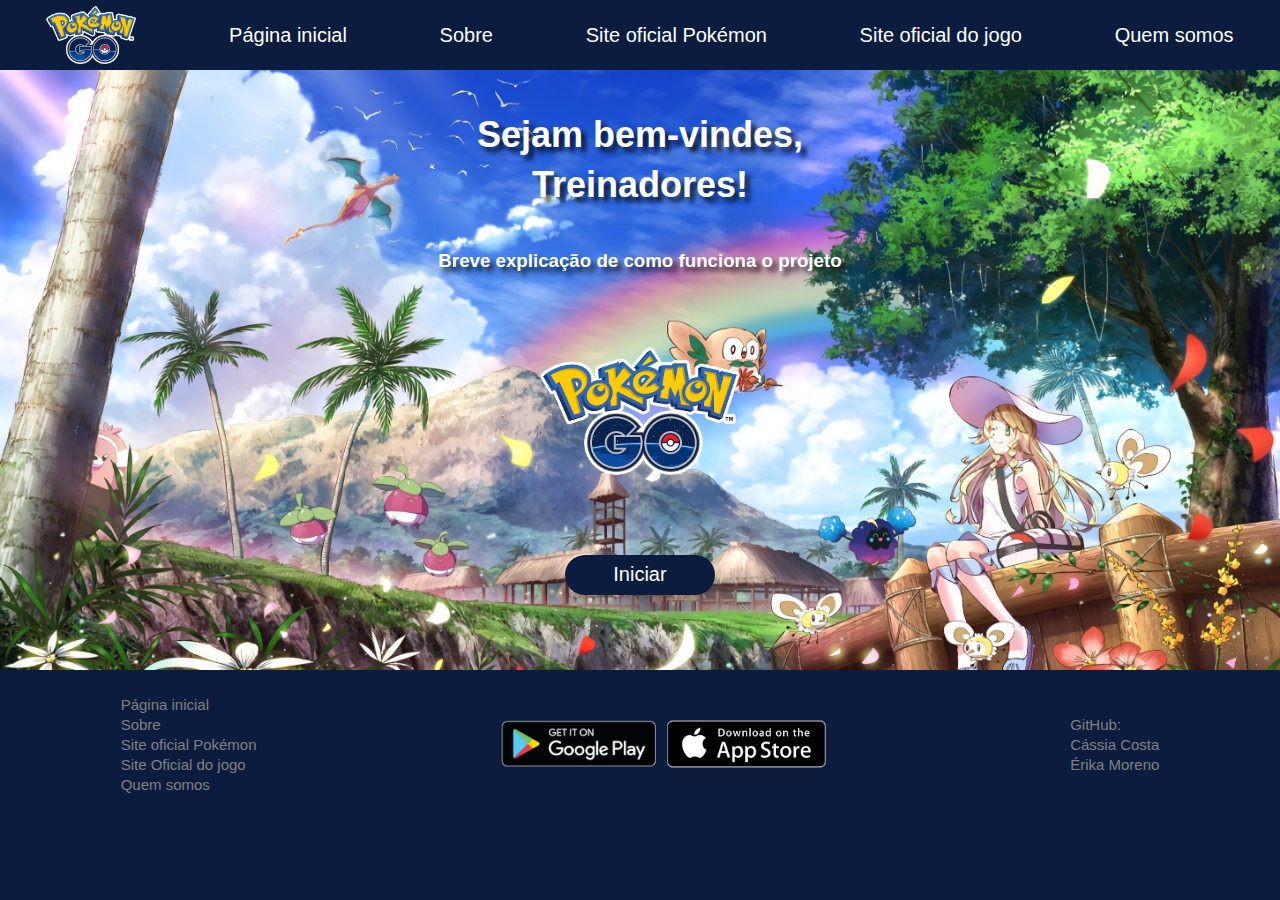
==== src/index.html @ 9e63955f "Alterações na estilização" ====
<!DOCTYPE html>
<html>

<head>
  <meta charset="utf-8">
  <title>Pokémon - Data Lovers</title>
  <link rel="shortcut icon" href="/img/Poké_icon.png" type="image/x-icon">
  <link rel="stylesheet" href="style.css" />
</head>

<body>
  <header class="header_navigation">
    <nav class="nav_bar">
      <img class="nav_bar_img" src="/img/logo-pokemonGo.png">
      <a href="#">Página inicial</a>
      <a href="">Sobre</a>
      <a href="https://www.pokemon.com/br/" target="_blank">Site oficial Pokémon</a>
      <a href="https://pokemongolive.com/pt_br/" target="_blank">Site oficial do jogo</a>
      <a href=""> Quem somos</a>
    </nav>
  </header>

  <div class="main_pageInitial">
    <!-- <picture class="main_background_img">
      <img src="/img/background-img-3.jpg" alt="">
    </picture> -->

    <div class="main_welcome">
      <section>
        <h1>Sejam bem-vindes, <br> Treinadores!</h1>
        <h3>Breve explicação de como funciona o projeto</h3>
      </section>
      <section class="main_logo">
        <img src="/img/logo-pokemonGo.png" alt="">
      </section>
      <section>
        <button class="main_button">
          <a href="/src/main.html">Iniciar</a>
        </button>
      </section>
    </div>

  </div>

  <footer class="footer_navigation">
    <section class="footer_links">
      <a href="#">Página inicial</a>
      <a href="">Sobre</a>
      <a href="https://www.pokemon.com/br/" target="_blank">Site oficial Pokémon</a>
      <a href="https://pokemongolive.com/pt_br/" target="_blank">Site Oficial do jogo</a>
      <a href=""> Quem somos</a>
    </section>

    <section class="footer_buttonsDownload">
      <button>
        <a href="https://play.google.com/store/apps/details?id=com.nianticlabs.pokemongo" target="_blank">
          <img src="/img/googleplay-button.png" alt="">
        </a>
      </button>
      <button>
        <a href="https://apps.apple.com/vc/app/pok%C3%A9mon-go/id1094591345" target="_blank">
          <img src="/img/appstore-button.png" alt="">
        </a>
      </button>
    </section>

    <section class="footer_githubLinks">
      <p>GitHub: </p>
      <a href="https://github.com/CassiaCosta" target="_blank">Cássia Costa</a>
      <a href="https://github.com/erikakrause" target="_blank">Érika Moreno</a>
    </section>
  </footer>

  <script src="main.js" type="module"></script>
</body>

</html>
---- src/style.css ----
* {
    padding: 0;
    margin: 0;
    border: 0;
}

body {
    background-color: #0c1c3e;
}

/* Estilização do header */
.header_navigation .nav_bar {
    height: 70px;
    background-color: #0c1c3e;
    display: flex;
    justify-content: space-around;
    align-items: center;
}

.header_navigation .nav_bar .nav_bar_img {
    width: 90px;
}

.header_navigation .nav_bar a {
    font-size: 20px;
    font-family: Arial, Helvetica, sans-serif;
    text-decoration: none;
    color: white;
}

/* Estilização do conteúdo central da página inicial */
.main_pageInitial .main_welcome {
    background-image: url(/img/background-img-3.jpg);
    background-size: cover;
    height: 600px;
    font-family: Arial, Helvetica, sans-serif;
    color: white;
    text-shadow: 5px 5px 5px rgb(0 0 0 / 80%);
    display: grid;
    justify-content: center;
    text-align: center;
}

.main_pageInitial .main_welcome h1 {
    font-size: 36px;
    line-height: 50px;
    margin: 40px;
}

.main_pageInitial .main_welcome .main_logo img {
    width: 200px;
}

.main_pageInitial .main_button {
    height: 40px;
    width: 150px;
    border-radius: 50px;
    font-size: 20px;
    background-color: #0c1c3e;
}

.main_pageInitial .main_button a {
    text-decoration: none;
    color: white;
    font-family: Arial, Helvetica, sans-serif;
}

/* Estilizição do rodapé */
.footer_navigation {
    height: 150px;
    font-size: 15px;
    color: gray;
    font-family: Arial, Helvetica, sans-serif;
    display: flex;
    justify-content: space-around;
    align-items: center;
}

.footer_navigation .footer_links a,
.footer_navigation .footer_githubLinks a {
    text-decoration: none;
    color: gray;
}

.footer_navigation .footer_links,
.footer_githubLinks {
    display: grid;
    line-height: 20px;
}

.footer_navigation .footer_buttonsDownload button {
    background-color: #0c1c3e;
}

.footer_navigation .footer_buttonsDownload button img {
    height: 50px;
}

/* ESTILIZAÇÃO DA PÁGINA DE PESQUISA */

.main_pageInitial {
    background-image: url(/img/background_mainHTML.jpeg);
    background-size: cover;
    height: 600px;
}

/* Barra de fltrar */
.main_pageInitial .section_search {
    background-color: white;
    display: flex;
    justify-content: space-evenly;
    align-items: center;
    height: 60px;
    border: none;
    border-radius: 50px;
    font-size: 20px;
    font-family: Arial, Helvetica, sans-serif;
}

.main_pageInitial .section_search input,
.main_pageInitial .section_search select,
.main_pageInitial .section_search button {
    height: 40px;
    width: 150px;
    font-size: 15px;
    font-family: Arial, Helvetica, sans-serif;
    text-align: center;
}

.main_pageInitial .section_search button {
    background-color: #0c1c3e;
    color: white;
    border-radius: 50px;
}
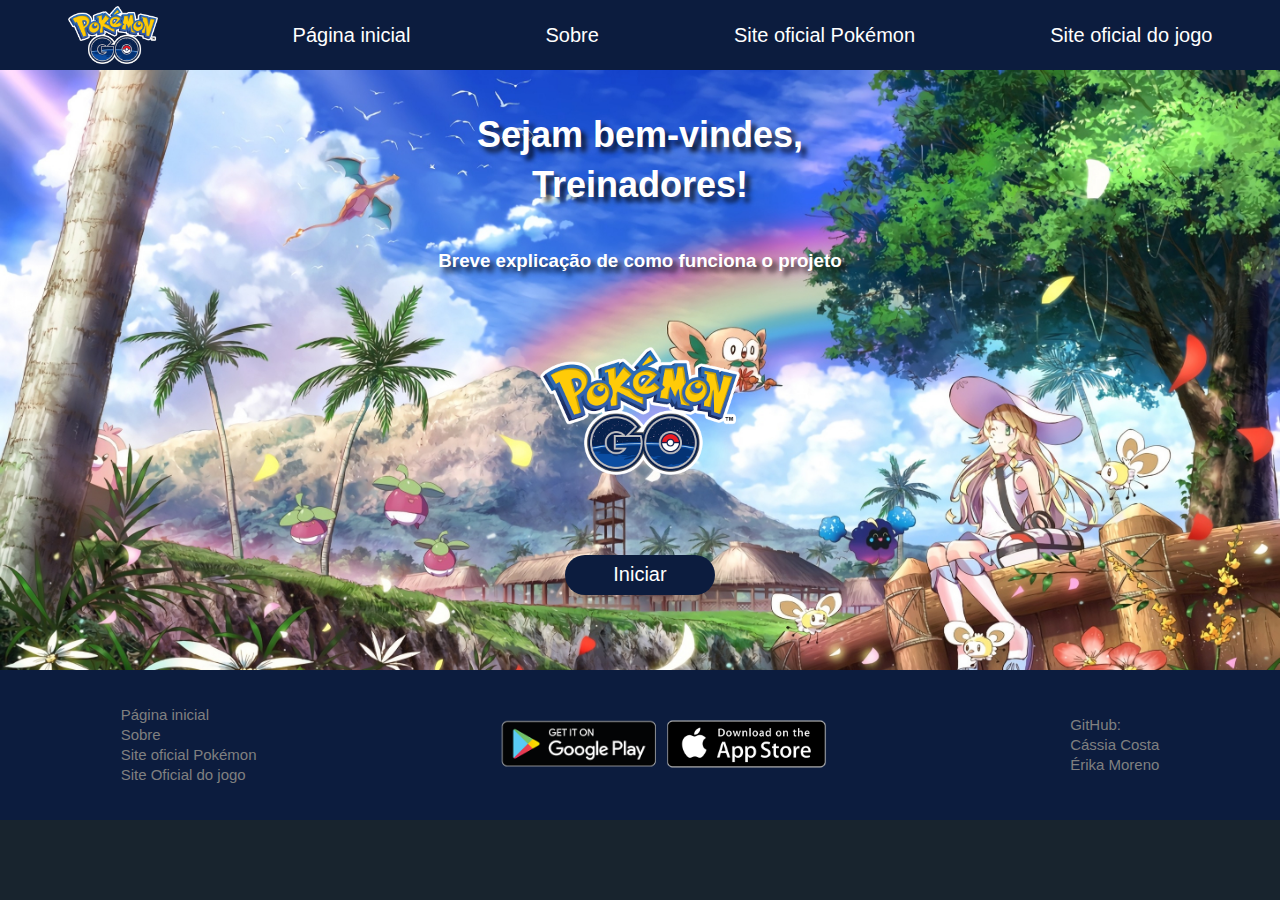
==== commit b7509697: "Divisão dos arquivos, incluindo css" ====
--- a/src/index.html
+++ b/src/index.html
@@ -3,9 +3,9 @@
 
 <head>
   <meta charset="utf-8">
-  <title>Pokémon - Data Lovers</title>
+  <title>Pokémon-Data Lovers</title>
   <link rel="shortcut icon" href="/img/Poké_icon.png" type="image/x-icon">
-  <link rel="stylesheet" href="style.css" />
+  <link rel="stylesheet" href="style-index.css" />
 </head>
 
 <body>
@@ -13,53 +13,48 @@
     <nav class="nav_bar">
       <img class="nav_bar_img" src="/img/logo-pokemonGo.png">
       <a href="#">Página inicial</a>
-      <a href="">Sobre</a>
+      <a href="/src/about.html">Sobre</a>
       <a href="https://www.pokemon.com/br/" target="_blank">Site oficial Pokémon</a>
       <a href="https://pokemongolive.com/pt_br/" target="_blank">Site oficial do jogo</a>
-      <a href=""> Quem somos</a>
     </nav>
   </header>
 
-  <div class="main_pageInitial">
-    <!-- <picture class="main_background_img">
-      <img src="/img/background-img-3.jpg" alt="">
-    </picture> -->
+  <!-- <picture class="background_img">
+    <img src="/img/background-img-3.jpg" alt="">
+  </picture> -->
 
-    <div class="main_welcome">
-      <section>
-        <h1>Sejam bem-vindes, <br> Treinadores!</h1>
-        <h3>Breve explicação de como funciona o projeto</h3>
-      </section>
-      <section class="main_logo">
-        <img src="/img/logo-pokemonGo.png" alt="">
-      </section>
-      <section>
-        <button class="main_button">
-          <a href="/src/main.html">Iniciar</a>
-        </button>
-      </section>
-    </div>
-
+  <div class="main_welcome">
+    <section class="welcome">
+      <h1>Sejam bem-vindes, <br> Treinadores!</h1>
+      <h3>Breve explicação de como funciona o projeto</h3>
+    </section>
+    <section class="main_logo">
+      <img src="/img/logo-pokemonGo.png">
+    </section>
+    <section class="main_button">
+      <button class="button_initial">
+        <a href="/src/main.html">Iniciar</a>
+      </button>
+    </section>
   </div>
 
   <footer class="footer_navigation">
     <section class="footer_links">
       <a href="#">Página inicial</a>
-      <a href="">Sobre</a>
+      <a href="/src/about.html">Sobre</a>
       <a href="https://www.pokemon.com/br/" target="_blank">Site oficial Pokémon</a>
       <a href="https://pokemongolive.com/pt_br/" target="_blank">Site Oficial do jogo</a>
-      <a href=""> Quem somos</a>
     </section>
 
     <section class="footer_buttonsDownload">
       <button>
         <a href="https://play.google.com/store/apps/details?id=com.nianticlabs.pokemongo" target="_blank">
-          <img src="/img/googleplay-button.png" alt="">
+          <img src="/img/googleplay-button.png">
         </a>
       </button>
       <button>
         <a href="https://apps.apple.com/vc/app/pok%C3%A9mon-go/id1094591345" target="_blank">
-          <img src="/img/appstore-button.png" alt="">
+          <img src="/img/appstore-button.png">
         </a>
       </button>
     </section>
--- a/src/style-index.css
+++ b/src/style-index.css
@@ -0,0 +1,98 @@
+/* CONFIGURAÇÃO GERAL */
+* {
+    padding: 0;
+    margin: 0;
+    border: 0;
+}
+
+body {
+    background-color: #18242e;
+}
+
+/* ESTILIZAÇÃO DO HEADER */
+.header_navigation .nav_bar {
+    height: 70px;
+    background-color: #0c1c3e;
+    display: flex;
+    justify-content: space-around;
+    align-items: center;
+}
+
+.header_navigation .nav_bar .nav_bar_img {
+    width: 90px;
+}
+
+.header_navigation .nav_bar a {
+    font-size: 20px;
+    font-family: Arial, Helvetica, sans-serif;
+    text-decoration: none;
+    color: white;
+}
+
+/* CONTEÚDO PRINCIAL */
+.main_welcome {
+    background-image: url(/img/background-img-3.jpg);
+    background-size: cover;
+    height: 600px;
+    font-family: Arial, Helvetica, sans-serif;
+    color: white;
+    text-shadow: 5px 5px 5px rgb(0 0 0 / 80%);
+    display: grid;
+    justify-content: center;
+    text-align: center;
+}
+
+.main_welcome .welcome h1 {
+    font-size: 36px;
+    line-height: 50px;
+    margin: 40px;
+}
+
+.main_welcome .main_logo img {
+    width: 200px;
+}
+
+.main_welcome .main_button .button_initial {
+    height: 40px;
+    width: 150px;
+    border-radius: 50px;
+    font-size: 20px;
+    background-color: #0c1c3e;
+}
+
+.main_welcome .main_button .button_initial a {
+    text-decoration: none;
+    color: white;
+}
+
+/* ESTILIZAÇÃO DO FOOTER */
+.footer_navigation {
+    background-color: #0c1c3e;
+    height: 150px;
+    font-size: 15px;
+    color: gray;
+    font-family: Arial, Helvetica, sans-serif;
+    display: flex;
+    justify-content: space-around;
+    align-items: center;
+}
+
+.footer_navigation .footer_links a,
+.footer_navigation .footer_githubLinks a {
+    text-decoration: none;
+    color: gray;
+}
+
+.footer_navigation .footer_links,
+.footer_githubLinks {
+    display: grid;
+    line-height: 20px;
+}
+
+.footer_navigation .footer_buttonsDownload button {
+    background-color: #0c1c3e;
+}
+
+.footer_navigation .footer_buttonsDownload button img {
+    height: 50px;
+}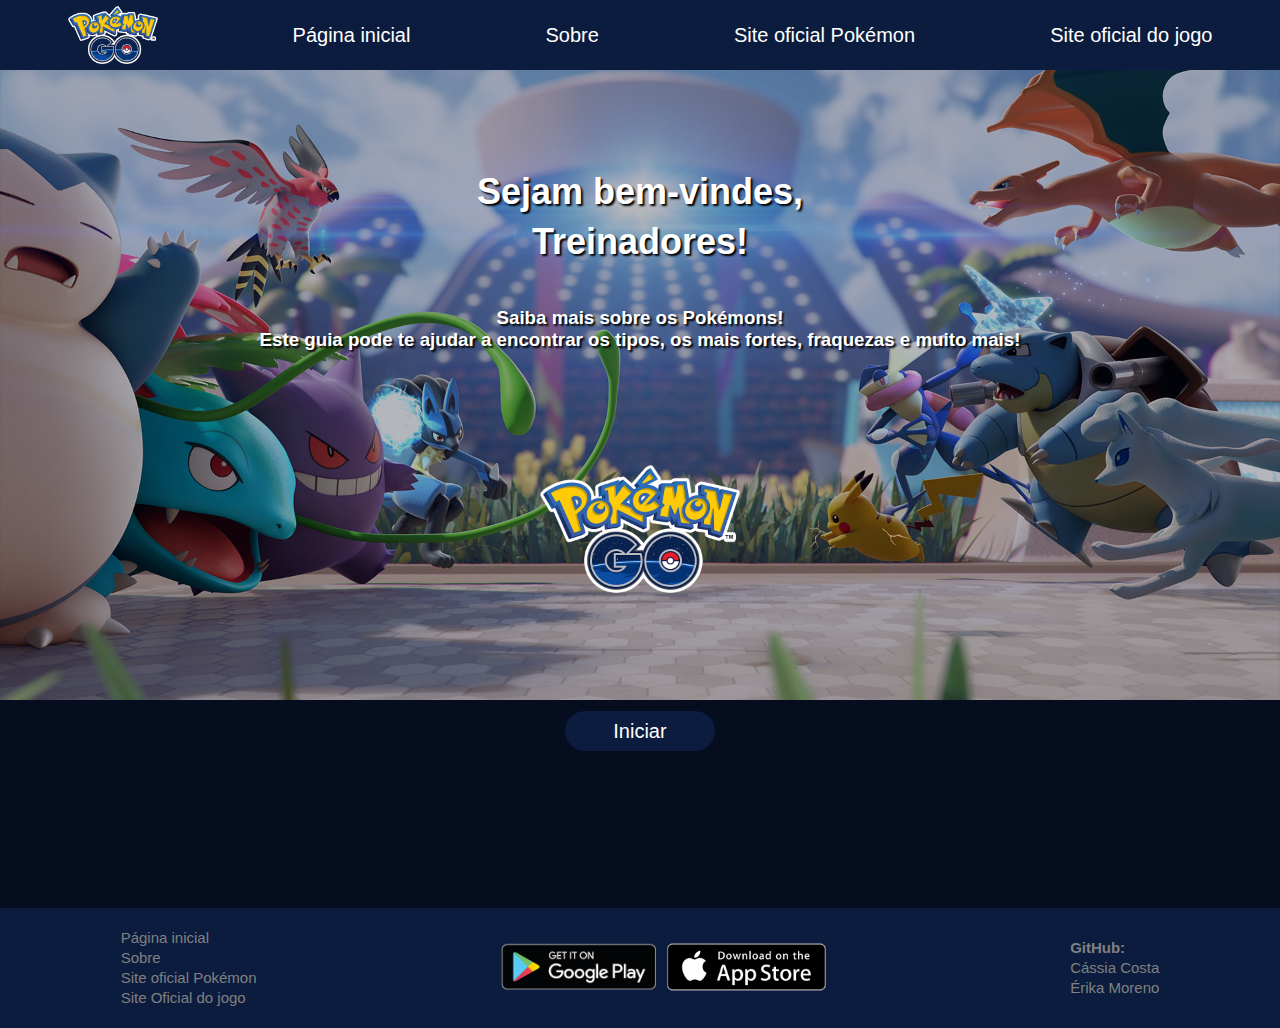
==== commit 99b634c1: "Alterações dos arquivos html e css da primeira página" ====
--- a/src/index.html
+++ b/src/index.html
@@ -19,23 +19,22 @@
     </nav>
   </header>
 
-  <!-- <picture class="background_img">
-    <img src="/img/background-img-3.jpg" alt="">
-  </picture> -->
-
-  <div class="main_welcome">
-    <section class="welcome">
-      <h1>Sejam bem-vindes, <br> Treinadores!</h1>
-      <h3>Breve explicação de como funciona o projeto</h3>
-    </section>
-    <section class="main_logo">
-      <img src="/img/logo-pokemonGo.png">
-    </section>
-    <section class="main_button">
-      <button class="button_initial">
-        <a href="/src/main.html">Iniciar</a>
-      </button>
-    </section>
+  <div class="main_content">
+    <div class="main_welcome">
+      <section class="welcome">
+        <h1>Sejam bem-vindes, <br> Treinadores!</h1>
+        <h3>Saiba mais sobre os Pokémons! <br> Este guia pode te ajudar a encontrar os tipos, os mais fortes, fraquezas
+          e muito mais!</h3>
+      </section>
+      <section class="logo">
+        <img src="/img/logo-pokemonGo.png">
+      </section>
+      <section class="button_initial">
+        <button>
+          <a href="/src/main.html">Iniciar</a>
+        </button>
+      </section>
+    </div>
   </div>
 
   <footer class="footer_navigation">
--- a/src/style-index.css
+++ b/src/style-index.css
@@ -1,4 +1,5 @@
 /* CONFIGURAÇÃO GERAL */
+
 * {
     padding: 0;
     margin: 0;
@@ -6,10 +7,11 @@
 }
 
 body {
-    background-color: #18242e;
+    background-color: #050d1f;
 }
 
 /* ESTILIZAÇÃO DO HEADER */
+
 .header_navigation .nav_bar {
     height: 70px;
     background-color: #0c1c3e;
@@ -23,58 +25,93 @@
 }
 
 .header_navigation .nav_bar a {
+    text-decoration: none;
     font-size: 20px;
     font-family: Arial, Helvetica, sans-serif;
-    text-decoration: none;
     color: white;
 }
 
+.header_navigation .nav_bar a:hover {
+    font-size: 21px;
+    color: yellow;
+    cursor: pointer;
+}
+
 /* CONTEÚDO PRINCIAL */
-.main_welcome {
-    background-image: url(/img/background-img-3.jpg);
+
+.main_content::before {
+    content: " ";
+    background-image: url(/img/thumb-1920-1160159.png);
     background-size: cover;
-    height: 600px;
+    position: absolute;
+    height: 700px;
+    top: 0px;
+    right: 0px;
+    bottom: 0px;
+    left: 0px;
+    opacity: 0.7;
+    z-index: -1;
+}
+
+.main_content .main_welcome {
+    height: 82vh;
+    width: 100%;
     font-family: Arial, Helvetica, sans-serif;
     color: white;
-    text-shadow: 5px 5px 5px rgb(0 0 0 / 80%);
+    text-shadow: 2px 2px 2px rgb(0 0 0 / 100%);
     display: grid;
+    align-items: center;
     justify-content: center;
     text-align: center;
+    position: relative;
 }
 
-.main_welcome .welcome h1 {
+.main_content .main_welcome .welcome h1 {
     font-size: 36px;
     line-height: 50px;
     margin: 40px;
 }
 
-.main_welcome .main_logo img {
+.main_welcome .logo img {
     width: 200px;
 }
 
-.main_welcome .main_button .button_initial {
+.main_welcome .button_initial button {
+    font-size: 20px;
     height: 40px;
     width: 150px;
     border-radius: 50px;
-    font-size: 20px;
     background-color: #0c1c3e;
 }
 
-.main_welcome .main_button .button_initial a {
+.main_welcome .button_initial button:hover {
+    background-color: #050d1f;
+    cursor: pointer;
+}
+
+.main_welcome .button_initial button a {
     text-decoration: none;
     color: white;
 }
 
 /* ESTILIZAÇÃO DO FOOTER */
+
 .footer_navigation {
-    background-color: #0c1c3e;
-    height: 150px;
     font-size: 15px;
     color: gray;
     font-family: Arial, Helvetica, sans-serif;
+    height: 120px;
+    margin-top: 100px;
+    background-color: #0c1c3e;
     display: flex;
     justify-content: space-around;
     align-items: center;
+}
+
+.footer_navigation .footer_links,
+.footer_navigation .footer_githubLinks {
+    display: grid;
+    line-height: 20px;
 }
 
 .footer_navigation .footer_links a,
@@ -83,16 +120,20 @@
     color: gray;
 }
 
-.footer_navigation .footer_links,
-.footer_githubLinks {
-    display: grid;
-    line-height: 20px;
+.footer_navigation .footer_links a:hover,
+.footer_navigation .footer_githubLinks a:hover {
+    color: yellow;
+    cursor: pointer;
+}
+
+.footer_navigation .footer_githubLinks p {
+    font-weight: bold;
+}
+
+.footer_navigation .footer_buttonsDownload button img {
+    height: 50px;
 }
 
 .footer_navigation .footer_buttonsDownload button {
     background-color: #0c1c3e;
-}
-
-.footer_navigation .footer_buttonsDownload button img {
-    height: 50px;
 }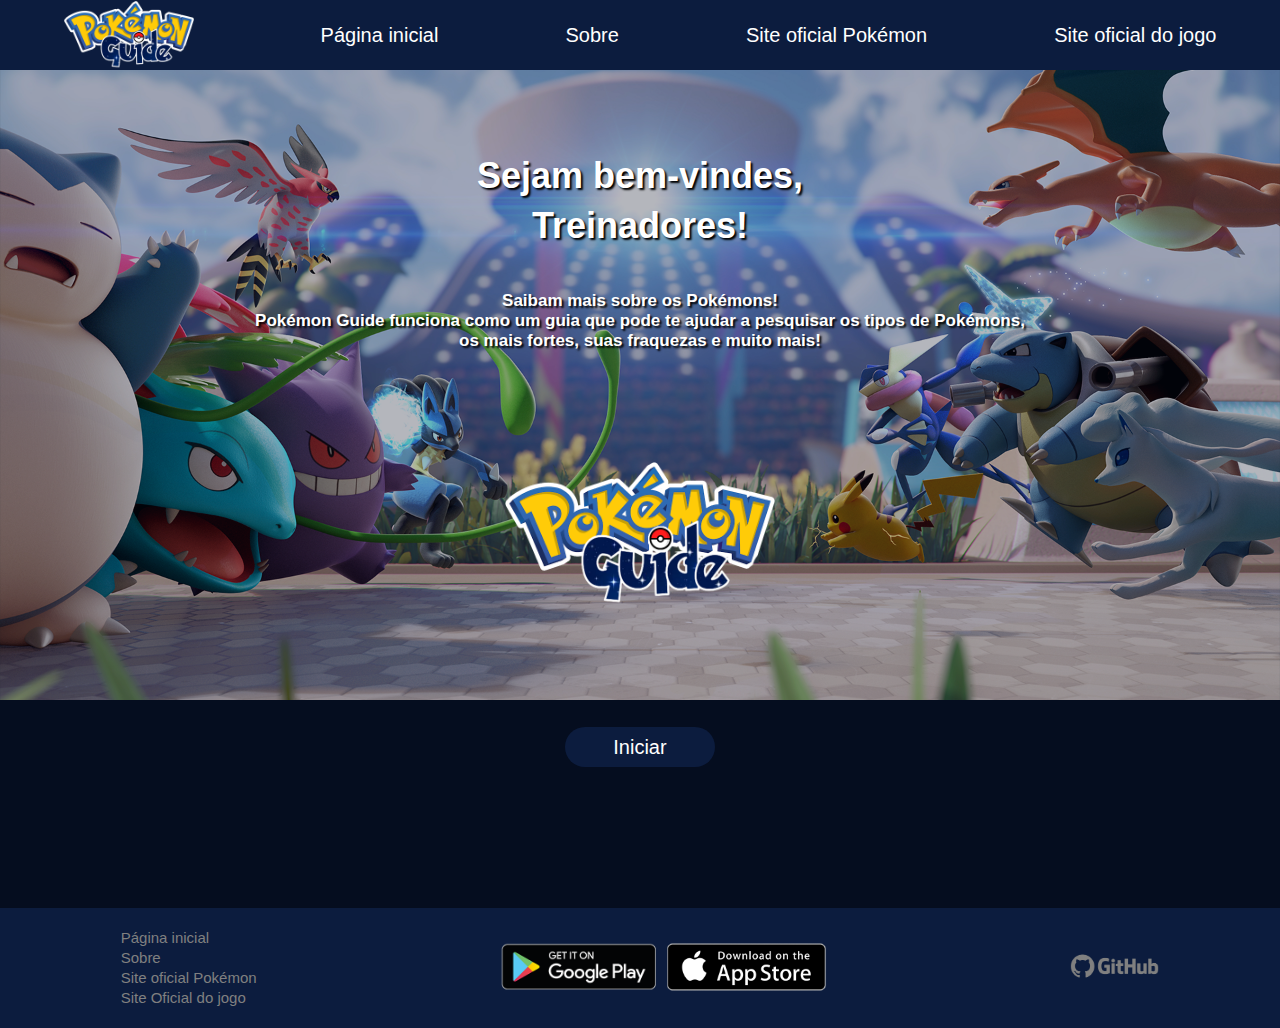
==== commit 1a890846: "Alterações importantes" ====
--- a/src/index.html
+++ b/src/index.html
@@ -3,15 +3,19 @@
 
 <head>
   <meta charset="utf-8">
-  <title>Pokémon-Data Lovers</title>
-  <link rel="shortcut icon" href="/img/Poké_icon.png" type="image/x-icon">
+  <title>Pokémon Guide</title>
+  <link rel="shortcut icon" href="/img/Poke_icon.png" type="image/x-icon">
   <link rel="stylesheet" href="style-index.css" />
 </head>
 
 <body>
   <header class="header_navigation">
     <nav class="nav_bar">
-      <img class="nav_bar_img" src="/img/logo-pokemonGo.png">
+      <button class="nav_bar_button">
+        <a href="#">
+          <img class="nav_bar_img" src="/img/logo.png">
+        </a>
+      </button>
       <a href="#">Página inicial</a>
       <a href="/src/about.html">Sobre</a>
       <a href="https://www.pokemon.com/br/" target="_blank">Site oficial Pokémon</a>
@@ -23,11 +27,12 @@
     <div class="main_welcome">
       <section class="welcome">
         <h1>Sejam bem-vindes, <br> Treinadores!</h1>
-        <h3>Saiba mais sobre os Pokémons! <br> Este guia pode te ajudar a encontrar os tipos, os mais fortes, fraquezas
+        <h3>Saibam mais sobre os Pokémons! <br> Pokémon Guide funciona como um guia que pode te ajudar a pesquisar os
+          tipos de Pokémons, <br> os mais fortes, suas fraquezas
           e muito mais!</h3>
       </section>
       <section class="logo">
-        <img src="/img/logo-pokemonGo.png">
+        <img src="/img/logo.png">
       </section>
       <section class="button_initial">
         <button>
@@ -58,10 +63,10 @@
       </button>
     </section>
 
-    <section class="footer_githubLinks">
-      <p>GitHub: </p>
-      <a href="https://github.com/CassiaCosta" target="_blank">Cássia Costa</a>
-      <a href="https://github.com/erikakrause" target="_blank">Érika Moreno</a>
+    <section class="footer_githubLink">
+      <a href="https://github.com/CassiaCosta" target="_blank">
+        <img src="/img/GitHub-Emblem.png" alt="">
+      </a>
     </section>
   </footer>
 
--- a/src/style-index.css
+++ b/src/style-index.css
@@ -12,8 +12,13 @@
 
 /* ESTILIZAÇÃO DO HEADER */
 
+.header_navigation .nav_bar .nav_bar_button {
+    background: none;
+}
+
 .header_navigation .nav_bar {
     height: 70px;
+    width: 100%;
     background-color: #0c1c3e;
     display: flex;
     justify-content: space-around;
@@ -21,7 +26,9 @@
 }
 
 .header_navigation .nav_bar .nav_bar_img {
-    width: 90px;
+    height: 85px;
+    width: 130px;
+    margin-top: 22px;
 }
 
 .header_navigation .nav_bar a {
@@ -41,7 +48,7 @@
 
 .main_content::before {
     content: " ";
-    background-image: url(/img/thumb-1920-1160159.png);
+    background-image: url(/img/background-initial.png);
     background-size: cover;
     position: absolute;
     height: 700px;
@@ -72,11 +79,17 @@
     margin: 40px;
 }
 
-.main_welcome .logo img {
-    width: 200px;
+.main_content .main_welcome .welcome h3 {
+    font-size: 17px;
 }
 
-.main_welcome .button_initial button {
+.main_content .main_welcome .logo img {
+    margin-top: 30px;
+    height: 180px;
+    width: 270px;
+}
+
+.main_content .main_welcome .button_initial button {
     font-size: 20px;
     height: 40px;
     width: 150px;
@@ -84,14 +97,15 @@
     background-color: #0c1c3e;
 }
 
-.main_welcome .button_initial button:hover {
+.main_content .main_welcome .button_initial button:hover {
     background-color: #050d1f;
     cursor: pointer;
 }
 
-.main_welcome .button_initial button a {
+.main_content .main_welcome .button_initial a {
     text-decoration: none;
     color: white;
+    padding: 10px 45px;
 }
 
 /* ESTILIZAÇÃO DO FOOTER */
@@ -109,24 +123,24 @@
 }
 
 .footer_navigation .footer_links,
-.footer_navigation .footer_githubLinks {
+.footer_navigation .footer_githubLink {
     display: grid;
     line-height: 20px;
 }
 
 .footer_navigation .footer_links a,
-.footer_navigation .footer_githubLinks a {
+.footer_navigation .footer_githubLink a {
     text-decoration: none;
     color: gray;
 }
 
 .footer_navigation .footer_links a:hover,
-.footer_navigation .footer_githubLinks a:hover {
+.footer_navigation .footer_githubLink a:hover {
     color: yellow;
     cursor: pointer;
 }
 
-.footer_navigation .footer_githubLinks p {
+.footer_navigation .footer_githubLink p {
     font-weight: bold;
 }
 
@@ -134,6 +148,10 @@
     height: 50px;
 }
 
+.footer_navigation .footer_githubLink a img {
+    height: 50px;
+}
+
 .footer_navigation .footer_buttonsDownload button {
     background-color: #0c1c3e;
 }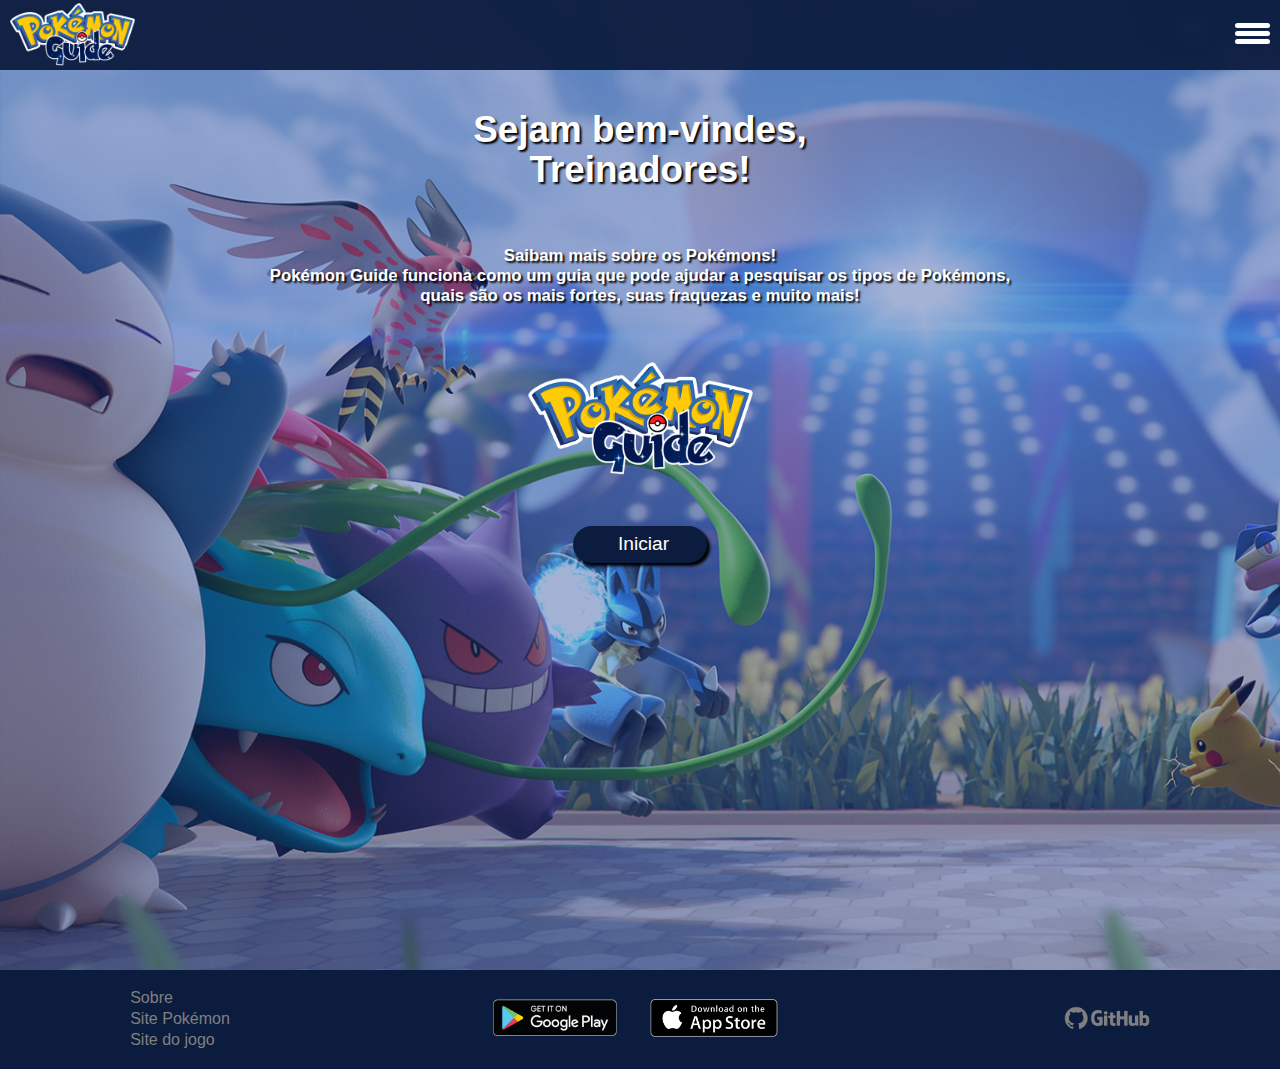
==== commit f503c3be: "Reajustes sugeridos pelo mentor" ====
--- a/src/index.html
+++ b/src/index.html
@@ -1,76 +1,92 @@
 <!DOCTYPE html>
-<html>
+<html lang="pt-br">
 
 <head>
   <meta charset="utf-8">
+  <meta name="viewport" content="width=device-width, initial-scale=1.0" />
   <title>Pokémon Guide</title>
-  <link rel="shortcut icon" href="/img/Poke_icon.png" type="image/x-icon">
-  <link rel="stylesheet" href="style-index.css" />
+  <link rel="shortcut icon" href="/styles/img/Poke_icon.png" type="image/x-icon">
+  <link rel="stylesheet" href="/styles/shared.css" />
+  <link rel="stylesheet" href="/styles/index.css" />
 </head>
 
 <body>
-  <header class="header_navigation">
-    <nav class="nav_bar">
-      <button class="nav_bar_button">
+  <header>
+    <nav class="nav-bar">
+      <button class="button-logo">
         <a href="#">
-          <img class="nav_bar_img" src="/img/logo.png">
+          <img class="nav-bar-img" src="/styles/img/logo.png" alt="Logo da página">
         </a>
       </button>
-      <a href="#">Página inicial</a>
-      <a href="/src/about.html">Sobre</a>
-      <a href="https://www.pokemon.com/br/" target="_blank">Site oficial Pokémon</a>
-      <a href="https://pokemongolive.com/pt_br/" target="_blank">Site oficial do jogo</a>
+      <div class="navbar-menu">
+        <div class="hamburguer-menu"> <!-- ÍCONE DO MENU HAMBÚRGUER -->
+          <input type="checkbox" class="checkbox-menu" id="checkbox-menu">
+          <label for="checkbox-menu">
+            <span></span>
+            <span></span>
+            <span></span>
+          </label>
+        </div>
+        <ul class="menu-list" id="menu-list">
+          <li class="menu-item hide">
+            <a href="/about.html">Sobre</a>
+          </li>
+          <li class="menu-item hide">
+            <a href="https://www.pokemon.com/br/" target="_blank">Site oficial Pokémon</a>
+          </li>
+          <li class="menu-item hide">
+            <a href="https://pokemongolive.com/pt_br/" target="_blank">Site oficial do jogo</a>
+          </li>
+        </ul>
+      </div>
     </nav>
   </header>
 
-  <div class="main_content">
-    <div class="main_welcome">
-      <section class="welcome">
-        <h1>Sejam bem-vindes, <br> Treinadores!</h1>
-        <h3>Saibam mais sobre os Pokémons! <br> Pokémon Guide funciona como um guia que pode te ajudar a pesquisar os
-          tipos de Pokémons, <br> os mais fortes, suas fraquezas
-          e muito mais!</h3>
-      </section>
-      <section class="logo">
-        <img src="/img/logo.png">
-      </section>
-      <section class="button_initial">
-        <button>
-          <a href="/src/main.html">Iniciar</a>
-        </button>
-      </section>
-    </div>
-  </div>
+  <main class="main-content">
+    <section class="main-welcome">
+      <h1>Sejam bem-vindes,<br>Treinadores!</h1>
+      <h3>Saibam mais sobre os Pokémons!<br>Pokémon Guide funciona como um guia que pode ajudar a pesquisar os
+        tipos de Pokémons,<br> quais são os mais fortes, suas fraquezas e muito mais!</h3>
+    </section>
+    <section class="logo">
+      <img src="/styles/img/logo.png" alt="Logo da páginna">
+    </section>
+    <section class="button-initial">
+      <button>
+        <a href="/cardspage.html">Iniciar</a>
+      </button>
+    </section>
+  </main>
 
-  <footer class="footer_navigation">
-    <section class="footer_links">
-      <a href="#">Página inicial</a>
-      <a href="/src/about.html">Sobre</a>
-      <a href="https://www.pokemon.com/br/" target="_blank">Site oficial Pokémon</a>
-      <a href="https://pokemongolive.com/pt_br/" target="_blank">Site Oficial do jogo</a>
+  <footer class="footer-navigation">
+    <section class="footer-links">
+      <a href="/about.html">Sobre</a>
+      <a href="https://www.pokemon.com/br/" target="_blank">Site Pokémon</a>
+      <a href="https://pokemongolive.com/pt_br/" target="_blank">Site do jogo</a>
     </section>
 
-    <section class="footer_buttonsDownload">
+    <section class="footer-buttonsDownload">
       <button>
         <a href="https://play.google.com/store/apps/details?id=com.nianticlabs.pokemongo" target="_blank">
-          <img src="/img/googleplay-button.png">
+          <img src="/styles/img/googleplay-button.png" alt="Logo de Download Google Play">
         </a>
       </button>
       <button>
         <a href="https://apps.apple.com/vc/app/pok%C3%A9mon-go/id1094591345" target="_blank">
-          <img src="/img/appstore-button.png">
+          <img src="/styles/img/appstore-button.png" alt="Logo de Download App Store">
         </a>
       </button>
     </section>
 
-    <section class="footer_githubLink">
+    <section class="footer-githubLink">
       <a href="https://github.com/CassiaCosta" target="_blank">
-        <img src="/img/GitHub-Emblem.png" alt="">
+        <img src="/styles/img/GitHub-Emblem.png" alt="Logo GitHub">
       </a>
     </section>
   </footer>
 
-  <script src="main.js" type="module"></script>
+  <script src="/js/main.js" type="module"></script>
+  <script src="/js/settings.js" type="module"></script>
 </body>
 
 </html>--- a/styles/shared.css
+++ b/styles/shared.css
@@ -0,0 +1,95 @@
+/* CONFIGURAÇÃO GERAL */
+* {
+    padding: 0;
+    margin: 0;
+    border: 0;
+}
+
+html,
+body {
+    height: 100%;
+    width: 100%;
+}
+
+body {
+    font-family: var(--default-font);
+    background-color: var(--default-background-color);
+}
+
+/* ESTILIZAÇÃO DO HEADER */
+.nav-bar {
+    background-color: var(--default-transparent-header-color);
+    height: 4.375rem;
+    display: flex;
+    justify-content: space-between;
+}
+
+.button-logo {
+    background: none;
+    margin-top: 0.188rem;
+    margin-left: 0.6rem;
+    align-self: flex-start;
+}
+
+.nav-bar-img {
+    height: 5rem;
+}
+
+.navbar-menu {
+    margin: 0.315rem 0.6rem 0 0;
+    display: flex;
+    flex-direction: column;
+    align-items: flex-end;
+}
+
+.checkbox-menu {
+    opacity: 0;
+}
+
+.hamburguer-menu label {
+    height: 1.25rem;
+    width: 2.188rem;
+    display: block;
+    position: relative;
+    cursor: pointer;
+}
+
+.hamburguer-menu label span {
+    background: var(--default-primary-font-color);
+    height: 0.313rem;
+    width: 100%;
+    border-radius: 1.875rem;
+    display: block;
+    position: absolute;
+    transition: 0.25s ease-in-out;
+}
+
+.hamburguer-menu label span:nth-child(1) {
+    top: 0;
+}
+
+.hamburguer-menu label span:nth-child(2) {
+    top: 0.5rem;
+}
+
+.hamburguer-menu label span:nth-child(3) {
+    top: 1rem;
+}
+
+#checkbox-menu:checked + label span:nth-child(1) {
+    top: 0.5rem;
+    transform: rotate(-45deg);
+}
+
+#checkbox-menu:checked + label span:nth-child(2) {
+    opacity: 0;
+}
+
+#checkbox-menu:checked + label span:nth-child(3) {
+    top: 0.5rem;
+    transform: rotate(45deg);
+}
+
+.menu-item.hide {
+    display: none;
+}--- a/styles/index.css
+++ b/styles/index.css
@@ -0,0 +1,187 @@
+:root {
+    --default-font: "Trebuchet MS", "Lucida Sans Unicode", "Lucida Grande", "Lucida Sans", Arial, sans-serif;
+    --default-header-footer-color: #0c1c3e;
+    --default-transparent-header-color: #0c1c3ef1;
+    --default-background-color: #1d4396;
+    --default-primary-font-color: white;
+    --default-secondary-font-color: #0c1c3e;
+    --default-footer-font-color: gray;
+    --default-yellow: rgb(255, 203, 8);
+    --bar-hover-color-over: red;
+    --default-button-hover-color: #050d1f;
+}
+
+/* ESTILIZAÇÃO DA LISTA DO MENU */
+.menu-item {
+    list-style: none;
+    padding: 0.938rem 0.625rem 0.938rem 80rem;
+}
+
+.menu-item:nth-child(1) a {
+    padding: 0.938rem 0 0.938rem 8rem;
+}
+
+.nav-bar a {
+    text-decoration: none;
+    font-size: 1.1rem;
+    color: var(--default-primary-font-color);
+}
+
+.nav-bar a:hover {
+    color: var(--default-yellow);
+}
+
+.menu-list {
+    background-color: var(--default-transparent-header-color);
+    height: 100%;
+    border-top: 0.1rem solid var(--default-footer-font-color);
+    border-bottom: 0.1rem solid var(--default-footer-font-color);
+    margin-top: 4.04rem;
+    right: 0;
+    display: flex;
+    flex-direction: column;
+    align-items: flex-end;
+    position: absolute;
+    z-index: 1;
+}
+
+/* CONTEÚDO PRINCIAL */
+body::before {
+    content: " ";
+    background-image: url(/styles/img/background-initial.png);
+    background-size: cover;
+    height: 115%;
+    top: 0;
+    right: 0;
+    bottom: 0;
+    left: 0;
+    opacity: 0.6;
+    position: absolute;
+    z-index: -1;
+}
+
+.main-content {
+    color: var(--default-primary-font-color);
+    text-shadow: 0.125rem 0.125rem 0.125rem rgb(0 0 0 / 100%);
+    height: 100%;
+    display: flex;
+    flex-direction: column;
+    text-align: center;
+    position: relative;
+}
+
+.main-welcome h1 {
+    font-size: 2.3rem;
+    line-height: 2.5rem;
+    margin: 2.5rem;
+}
+
+.main-welcome h3 {
+    font-size: 1.05rem;
+    padding: 1rem;
+}
+
+.logo img {
+    height: 9rem;
+    margin-top: 2.5rem;
+}
+
+.button-initial button {
+    font-size: 1.2rem;
+    background-color: var(--default-secondary-font-color);
+    height: 2.3rem;
+    width: 8.375rem;
+    margin-top: 1rem;
+    border-radius: 3.125rem;
+    box-shadow: 3px 3px 3px black;
+}
+
+.button-initial button:hover {
+    background-color: var(--default-background-color);
+}
+
+.button-initial a {
+    text-decoration: none;
+    color: var(--default-primary-font-color);
+    padding: 0.625rem 2.813rem;
+}
+
+.button-initial a:hover {
+    color: var(--default-yellow);
+}
+
+/* ESTILIZAÇÃO DO FOOTER */
+.footer-navigation {
+    font-size: 1rem;
+    background-color: var(--default-header-footer-color);
+    height: 6.2rem;
+    display: flex;
+    justify-content: space-around;
+    align-items: center;
+}
+
+.footer-links {
+    display: grid;
+    line-height: 1.3rem;
+}
+
+.footer-links a {
+    text-decoration: none;
+    color: var(--default-footer-font-color);
+}
+
+.footer-links a:hover {
+    color: var(--default-yellow);
+}
+
+.footer-buttonsDownload button {
+    background-color: var(--default-header-footer-color);
+    margin-right: 1.5rem;
+}
+
+.footer-buttonsDownload button img {
+    height: 2.5rem;
+}
+
+.footer-githubLink a img {
+    height: 3rem;
+}
+
+@media screen and (max-width: 740px) {
+    /* CONTEÚDO PRINCIAL */
+    .main-welcome h1 {
+        font-size: 2rem;
+    }
+    .logo img {
+        height: 7rem;
+        margin-top: 2rem;
+    }
+}
+
+@media screen and (max-width: 560px) {
+    /* CONTEÚDO PRINCIAL */
+    .main-welcome h1 {
+        font-size: 1.5rem;
+    }
+    .logo img {
+        height: 6rem;
+        margin-top: 1rem;
+    }
+    /* ESTILIZAÇÃO DO FOOTER */
+    .footer-navigation {
+        font-size: 0.7rem;
+    }
+    .footer-links {
+        line-height: 1rem;
+    }
+    .footer-buttonsDownload button img {
+        height: 2rem;
+    }
+    .footer-buttonsDownload button {
+        margin-right: 0;
+        display: flex;
+    }
+    .footer-githubLink a img {
+        height: 2.5rem;
+    }
+}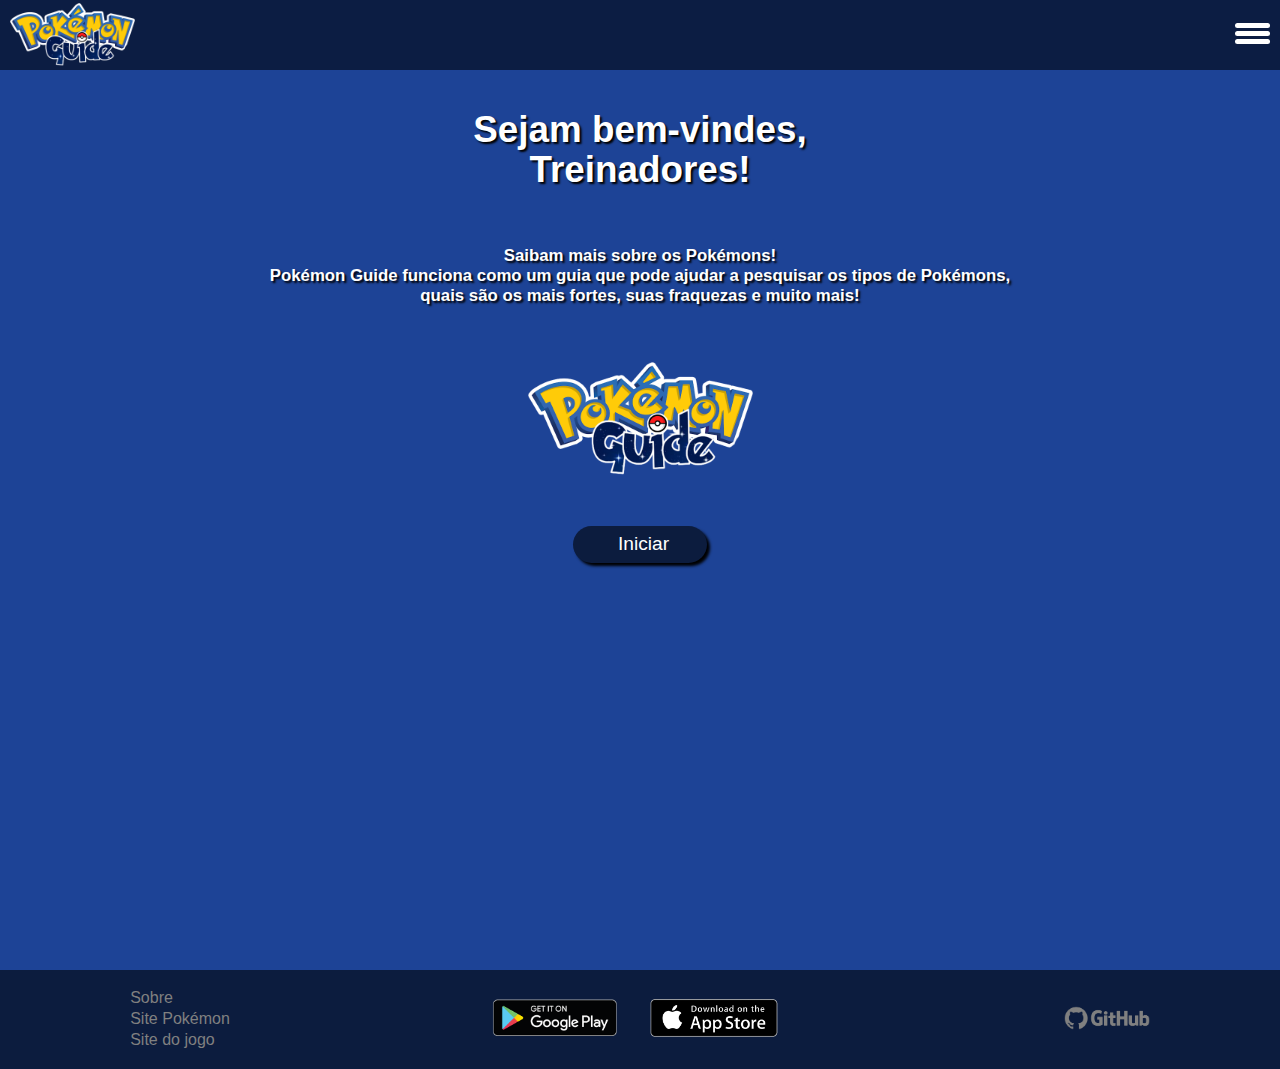
==== commit d90c3953: "Reajustes nos caminhos dos hrefs" ====
--- a/src/index.html
+++ b/src/index.html
@@ -5,9 +5,9 @@
   <meta charset="utf-8">
   <meta name="viewport" content="width=device-width, initial-scale=1.0" />
   <title>Pokémon Guide</title>
-  <link rel="shortcut icon" href="/styles/img/Poke_icon.png" type="image/x-icon">
-  <link rel="stylesheet" href="/styles/shared.css" />
-  <link rel="stylesheet" href="/styles/index.css" />
+  <link rel="shortcut icon" href="./styles/img/Poke_icon.png" type="image/x-icon">
+  <link rel="stylesheet" href="./styles/shared.css" />
+  <link rel="stylesheet" href="./styles/index.css" />
 </head>
 
 <body>
@@ -15,7 +15,7 @@
     <nav class="nav-bar">
       <button class="button-logo">
         <a href="#">
-          <img class="nav-bar-img" src="/styles/img/logo.png" alt="Logo da página">
+          <img class="nav-bar-img" src="./styles/img/logo.png" alt="Logo da página">
         </a>
       </button>
       <div class="navbar-menu">
@@ -29,7 +29,7 @@
         </div>
         <ul class="menu-list" id="menu-list">
           <li class="menu-item hide">
-            <a href="/about.html">Sobre</a>
+            <a href="./about.html">Sobre</a>
           </li>
           <li class="menu-item hide">
             <a href="https://www.pokemon.com/br/" target="_blank">Site oficial Pokémon</a>
@@ -49,18 +49,18 @@
         tipos de Pokémons,<br> quais são os mais fortes, suas fraquezas e muito mais!</h3>
     </section>
     <section class="logo">
-      <img src="/styles/img/logo.png" alt="Logo da páginna">
+      <img src="./styles/img/logo.png" alt="Logo da páginna">
     </section>
     <section class="button-initial">
       <button>
-        <a href="/cardspage.html">Iniciar</a>
+        <a href="./cardspage.html">Iniciar</a>
       </button>
     </section>
   </main>
 
   <footer class="footer-navigation">
     <section class="footer-links">
-      <a href="/about.html">Sobre</a>
+      <a href="./about.html">Sobre</a>
       <a href="https://www.pokemon.com/br/" target="_blank">Site Pokémon</a>
       <a href="https://pokemongolive.com/pt_br/" target="_blank">Site do jogo</a>
     </section>
@@ -68,25 +68,25 @@
     <section class="footer-buttonsDownload">
       <button>
         <a href="https://play.google.com/store/apps/details?id=com.nianticlabs.pokemongo" target="_blank">
-          <img src="/styles/img/googleplay-button.png" alt="Logo de Download Google Play">
+          <img src="./styles/img/googleplay-button.png" alt="Logo de Download Google Play">
         </a>
       </button>
       <button>
         <a href="https://apps.apple.com/vc/app/pok%C3%A9mon-go/id1094591345" target="_blank">
-          <img src="/styles/img/appstore-button.png" alt="Logo de Download App Store">
+          <img src="./styles/img/appstore-button.png" alt="Logo de Download App Store">
         </a>
       </button>
     </section>
 
     <section class="footer-githubLink">
       <a href="https://github.com/CassiaCosta" target="_blank">
-        <img src="/styles/img/GitHub-Emblem.png" alt="Logo GitHub">
+        <img src="./styles/img/GitHub-Emblem.png" alt="Logo GitHub">
       </a>
     </section>
   </footer>
 
-  <script src="/js/main.js" type="module"></script>
-  <script src="/js/settings.js" type="module"></script>
+  <script src="./js/main.js" type="module"></script>
+  <script src="./js/settings.js" type="module"></script>
 </body>
 
 </html>--- a/src/styles/shared.css
+++ b/src/styles/shared.css
@@ -0,0 +1,95 @@
+/* CONFIGURAÇÃO GERAL */
+* {
+    padding: 0;
+    margin: 0;
+    border: 0;
+}
+
+html,
+body {
+    height: 100%;
+    width: 100%;
+}
+
+body {
+    font-family: var(--default-font);
+    background-color: var(--default-background-color);
+}
+
+/* ESTILIZAÇÃO DO HEADER */
+.nav-bar {
+    background-color: var(--default-transparent-header-color);
+    height: 4.375rem;
+    display: flex;
+    justify-content: space-between;
+}
+
+.button-logo {
+    background: none;
+    margin-top: 0.188rem;
+    margin-left: 0.6rem;
+    align-self: flex-start;
+}
+
+.nav-bar-img {
+    height: 5rem;
+}
+
+.navbar-menu {
+    margin: 0.315rem 0.6rem 0 0;
+    display: flex;
+    flex-direction: column;
+    align-items: flex-end;
+}
+
+.checkbox-menu {
+    opacity: 0;
+}
+
+.hamburguer-menu label {
+    height: 1.25rem;
+    width: 2.188rem;
+    display: block;
+    position: relative;
+    cursor: pointer;
+}
+
+.hamburguer-menu label span {
+    background: var(--default-primary-font-color);
+    height: 0.313rem;
+    width: 100%;
+    border-radius: 1.875rem;
+    display: block;
+    position: absolute;
+    transition: 0.25s ease-in-out;
+}
+
+.hamburguer-menu label span:nth-child(1) {
+    top: 0;
+}
+
+.hamburguer-menu label span:nth-child(2) {
+    top: 0.5rem;
+}
+
+.hamburguer-menu label span:nth-child(3) {
+    top: 1rem;
+}
+
+#checkbox-menu:checked + label span:nth-child(1) {
+    top: 0.5rem;
+    transform: rotate(-45deg);
+}
+
+#checkbox-menu:checked + label span:nth-child(2) {
+    opacity: 0;
+}
+
+#checkbox-menu:checked + label span:nth-child(3) {
+    top: 0.5rem;
+    transform: rotate(45deg);
+}
+
+.menu-item.hide {
+    display: none;
+}--- a/src/styles/index.css
+++ b/src/styles/index.css
@@ -0,0 +1,187 @@
+:root {
+    --default-font: "Trebuchet MS", "Lucida Sans Unicode", "Lucida Grande", "Lucida Sans", Arial, sans-serif;
+    --default-header-footer-color: #0c1c3e;
+    --default-transparent-header-color: #0c1c3ef1;
+    --default-background-color: #1d4396;
+    --default-primary-font-color: white;
+    --default-secondary-font-color: #0c1c3e;
+    --default-footer-font-color: gray;
+    --default-yellow: rgb(255, 203, 8);
+    --bar-hover-color-over: red;
+    --default-button-hover-color: #050d1f;
+}
+
+/* ESTILIZAÇÃO DA LISTA DO MENU */
+.menu-item {
+    list-style: none;
+    padding: 0.938rem 0.625rem 0.938rem 80rem;
+}
+
+.menu-item:nth-child(1) a {
+    padding: 0.938rem 0 0.938rem 8rem;
+}
+
+.nav-bar a {
+    text-decoration: none;
+    font-size: 1.1rem;
+    color: var(--default-primary-font-color);
+}
+
+.nav-bar a:hover {
+    color: var(--default-yellow);
+}
+
+.menu-list {
+    background-color: var(--default-transparent-header-color);
+    height: 100%;
+    border-top: 0.1rem solid var(--default-footer-font-color);
+    border-bottom: 0.1rem solid var(--default-footer-font-color);
+    margin-top: 4.04rem;
+    right: 0;
+    display: flex;
+    flex-direction: column;
+    align-items: flex-end;
+    position: absolute;
+    z-index: 1;
+}
+
+/* CONTEÚDO PRINCIAL */
+body::before {
+    content: " ";
+    background-image: url(./styles/img/background-initial.png);
+    background-size: cover;
+    height: 115%;
+    top: 0;
+    right: 0;
+    bottom: 0;
+    left: 0;
+    opacity: 0.6;
+    position: absolute;
+    z-index: -1;
+}
+
+.main-content {
+    color: var(--default-primary-font-color);
+    text-shadow: 0.125rem 0.125rem 0.125rem rgb(0 0 0 / 100%);
+    height: 100%;
+    display: flex;
+    flex-direction: column;
+    text-align: center;
+    position: relative;
+}
+
+.main-welcome h1 {
+    font-size: 2.3rem;
+    line-height: 2.5rem;
+    margin: 2.5rem;
+}
+
+.main-welcome h3 {
+    font-size: 1.05rem;
+    padding: 1rem;
+}
+
+.logo img {
+    height: 9rem;
+    margin-top: 2.5rem;
+}
+
+.button-initial button {
+    font-size: 1.2rem;
+    background-color: var(--default-secondary-font-color);
+    height: 2.3rem;
+    width: 8.375rem;
+    margin-top: 1rem;
+    border-radius: 3.125rem;
+    box-shadow: 3px 3px 3px black;
+}
+
+.button-initial button:hover {
+    background-color: var(--default-background-color);
+}
+
+.button-initial a {
+    text-decoration: none;
+    color: var(--default-primary-font-color);
+    padding: 0.625rem 2.813rem;
+}
+
+.button-initial a:hover {
+    color: var(--default-yellow);
+}
+
+/* ESTILIZAÇÃO DO FOOTER */
+.footer-navigation {
+    font-size: 1rem;
+    background-color: var(--default-header-footer-color);
+    height: 6.2rem;
+    display: flex;
+    justify-content: space-around;
+    align-items: center;
+}
+
+.footer-links {
+    display: grid;
+    line-height: 1.3rem;
+}
+
+.footer-links a {
+    text-decoration: none;
+    color: var(--default-footer-font-color);
+}
+
+.footer-links a:hover {
+    color: var(--default-yellow);
+}
+
+.footer-buttonsDownload button {
+    background-color: var(--default-header-footer-color);
+    margin-right: 1.5rem;
+}
+
+.footer-buttonsDownload button img {
+    height: 2.5rem;
+}
+
+.footer-githubLink a img {
+    height: 3rem;
+}
+
+@media screen and (max-width: 740px) {
+    /* CONTEÚDO PRINCIAL */
+    .main-welcome h1 {
+        font-size: 2rem;
+    }
+    .logo img {
+        height: 7rem;
+        margin-top: 2rem;
+    }
+}
+
+@media screen and (max-width: 560px) {
+    /* CONTEÚDO PRINCIAL */
+    .main-welcome h1 {
+        font-size: 1.5rem;
+    }
+    .logo img {
+        height: 6rem;
+        margin-top: 1rem;
+    }
+    /* ESTILIZAÇÃO DO FOOTER */
+    .footer-navigation {
+        font-size: 0.7rem;
+    }
+    .footer-links {
+        line-height: 1rem;
+    }
+    .footer-buttonsDownload button img {
+        height: 2rem;
+    }
+    .footer-buttonsDownload button {
+        margin-right: 0;
+        display: flex;
+    }
+    .footer-githubLink a img {
+        height: 2.5rem;
+    }
+}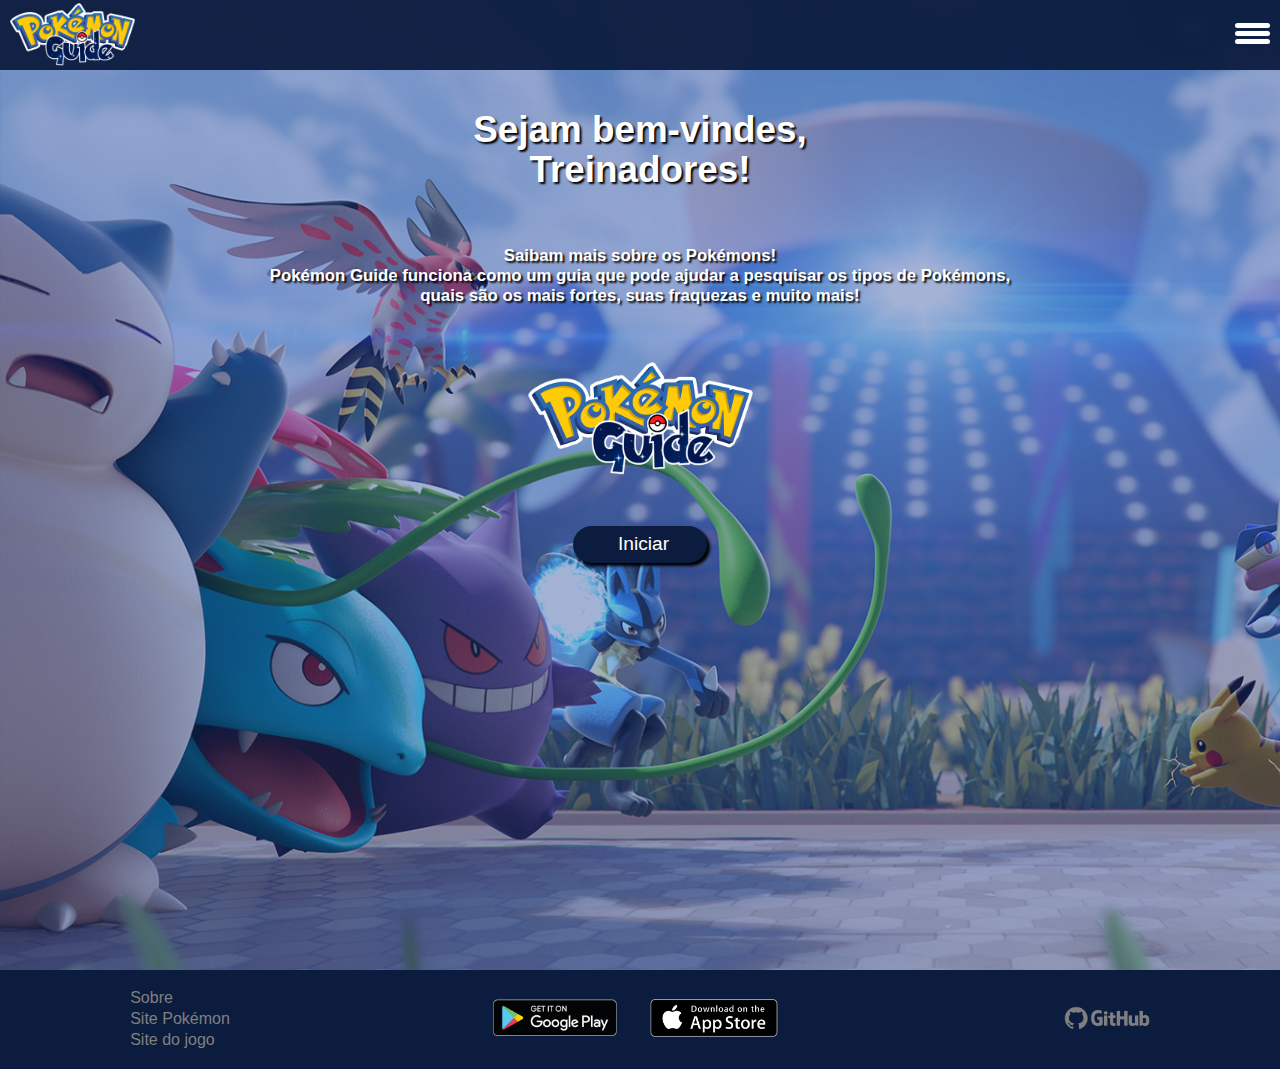
==== commit c209e4ad: "Add do meta" ====
--- a/src/index.html
+++ b/src/index.html
@@ -3,6 +3,7 @@
 
 <head>
   <meta charset="utf-8">
+  <meta http-equiv="X-UA-Compatible" content="IE=edge">
   <meta name="viewport" content="width=device-width, initial-scale=1.0" />
   <title>Pokémon Guide</title>
   <link rel="shortcut icon" href="./styles/img/Poke_icon.png" type="image/x-icon">
--- a/src/styles/index.css
+++ b/src/styles/index.css
@@ -48,7 +48,7 @@
 /* CONTEÚDO PRINCIAL */
 body::before {
     content: " ";
-    background-image: url(./styles/img/background-initial.png);
+    background-image: url(../styles/img/background-initial.png);
     background-size: cover;
     height: 115%;
     top: 0;
